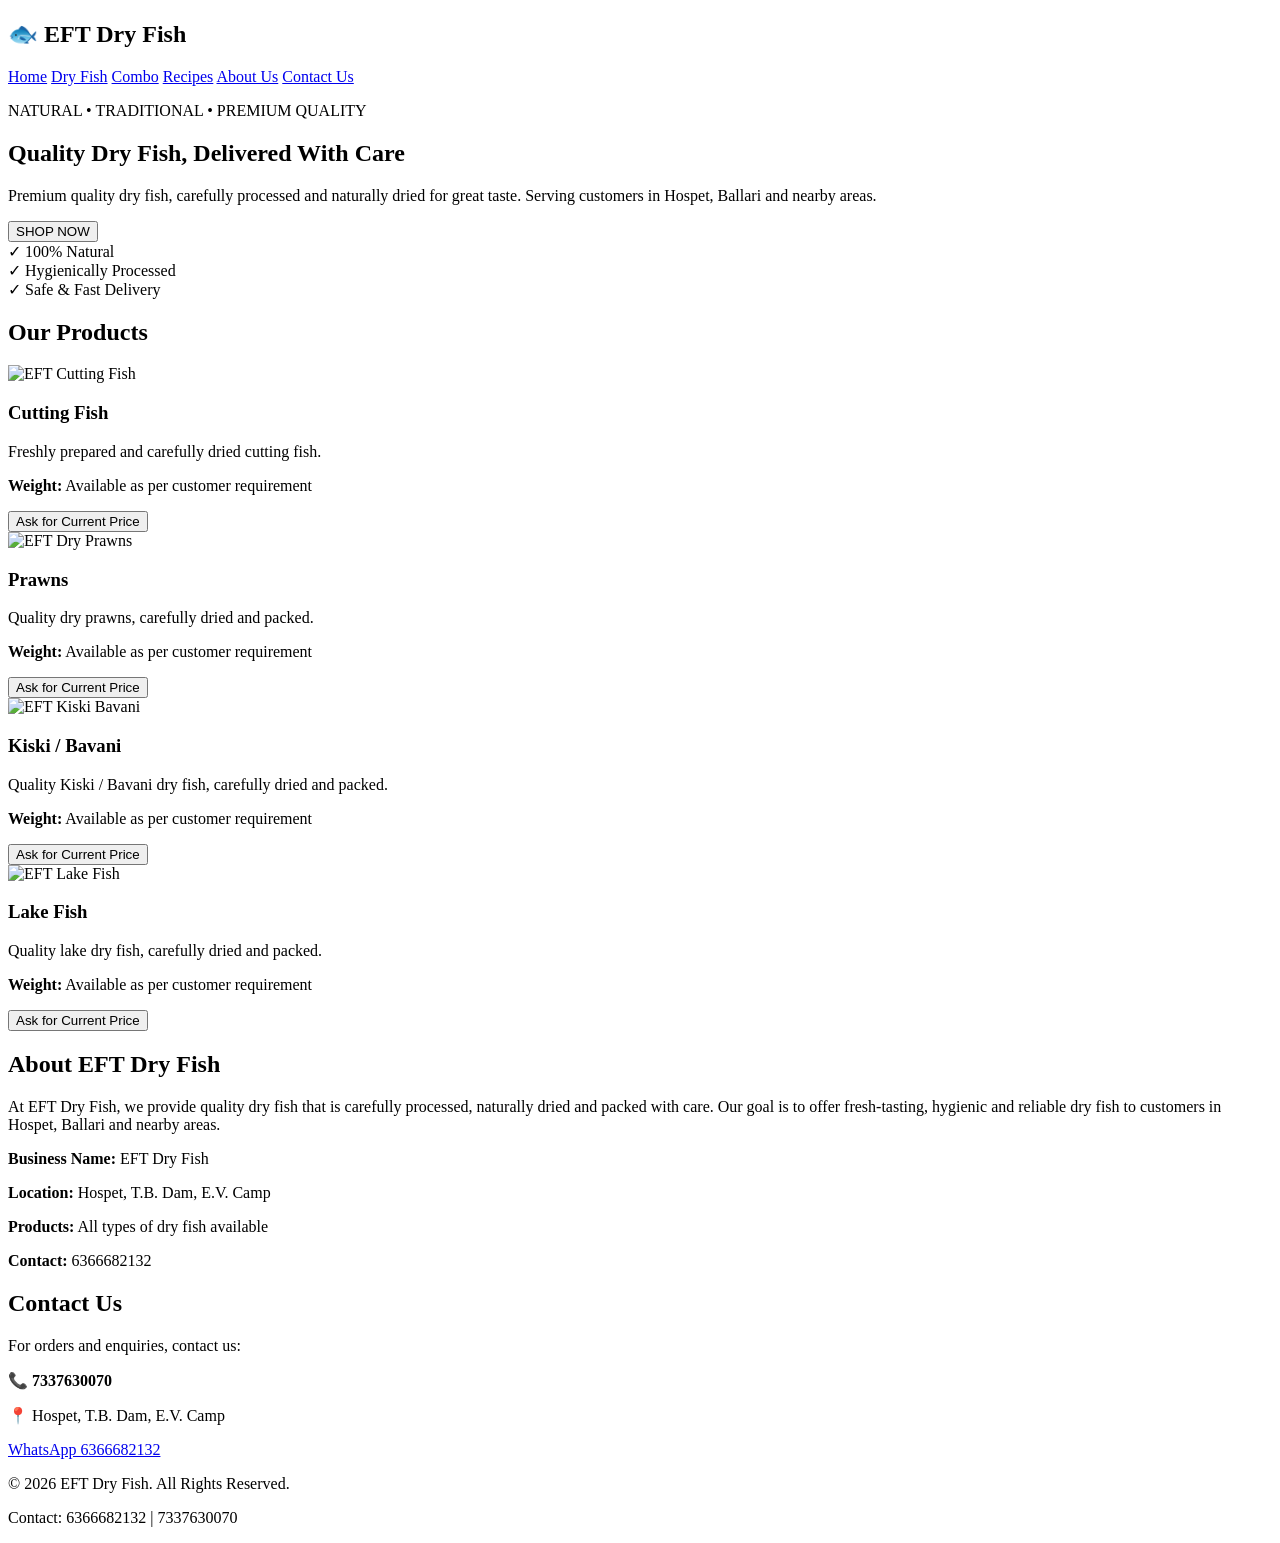
==== index.html @ d33d057a "Add files via upload" ====
<!DOCTYPE html>
<html>
<head>
  <title>EFT Dry Fish</title>
  <link rel="stylesheet" href="style.css">
</head>

<body>

<nav>
  <h1>🐟 EFT Dry Fish</h1>
    <a href="#home">Home</a>
    <a href="#products">Dry Fish</a>
    <a href="#combos">Combo</a>
    <a href="#recipes">Recipes</a>
    <a href="#about">About Us</a>
    <a href="#contact">Contact Us</a>
</nav>
 <section id="home">
    <div>
      <p class="hero-tagline">NATURAL • TRADITIONAL • PREMIUM QUALITY</p>
        <h2>Quality Dry Fish, Delivered With Care</h2>
        <p>Premium quality dry fish, carefully processed and naturally dried for great taste. Serving customers in Hospet, Ballari and nearby areas.</p>
        <a href="#products"><button>SHOP NOW</button></a>
    </div>

<div </div class="home-features">
    <div>✓ 100% Natural</div>
    <div>✓ Hygienically Processed</div>
    <div>✓ Safe & Fast Delivery</div>
</div>

</section>

  <section id="products">
    <h2>Our Products</h2>

    <div class="product-card">
    <img src="assets/images/cutting-fish.jpg" alt="EFT Cutting Fish">
    <h3>Cutting Fish</h3>
    <p>Freshly prepared and carefully dried cutting fish.</p>
   <p><strong>Weight:</strong> Available as per customer requirement</p>
   <a href="https://wa.me/916366682132?text=Hi%20EFT%20Dry%20Fish%2C%20I%20want%20to%20know%20today%27s%20market%20price%20for%20Cutting%20Fish."><button>Ask for Current Price</button></a>
   </div>

<div class="product-card">
    <img src="assets/images/prawns.jpg" alt="EFT Dry Prawns">
    <h3>Prawns</h3>
    <p>Quality dry prawns, carefully dried and packed.</p>
    <p><strong>Weight:</strong> Available as per customer requirement</p>
    <a href="https://wa.me/916366682132?text=Hi%20EFT%20Dry%20Fish%2C%20I%20want%20to%20know%20today%27s%20market%20price%20for%20Cutting%20Fish."><button>Ask for Current Price</button></a>
    </div>

<div class="product-card">
    <img src="assets/images/kiski-bavani.jpg" alt="EFT Kiski Bavani">
    <h3>Kiski / Bavani</h3>
    <p>Quality Kiski / Bavani dry fish, carefully dried and packed.</p>
   <p><strong>Weight:</strong> Available as per customer requirement</p>
    <a href="https://wa.me/916366682132?text=Hi%20EFT%20Dry%20Fish%2C%20I%20want%20to%20know%20today%27s%20market%20price%20for%20Cutting%20Fish."><button>Ask for Current Price</button></a>
    </div>

<div class="product-card">
    <img src="assets/images/lake-fish.jpg" alt="EFT Lake Fish">
    <h3>Lake Fish</h3>
    <p>Quality lake dry fish, carefully dried and packed.</p>
    <p><strong>Weight:</strong> Available as per customer requirement</p>
    <a href="https://wa.me/916366682132?text=Hi%20EFT%20Dry%20Fish%2C%20I%20want%20to%20know%20today%27s%20market%20price%20for%20Cutting%20Fish."><button>Ask for Current Price</button></a>
    </div>
  </section>

 <section id="about">
    <h2>About EFT Dry Fish</h2>
<p>At EFT Dry Fish, we provide quality dry fish that is carefully processed, naturally dried and packed with care. Our goal is to offer fresh-tasting, hygienic and reliable dry fish to customers in Hospet, Ballari and nearby areas.</p>
<p><strong>Business Name:</strong> EFT Dry Fish</p>
    <p><strong>Location:</strong> Hospet, T.B. Dam, E.V. Camp</p>
    <p><strong>Products:</strong> All types of dry fish available</p>
    <p><strong>Contact:</strong> 6366682132</p>
  </section>

  <section id="contact">
    <h2>Contact Us</h2>

    <p>For orders and enquiries, contact us:</p>

    <p>📞 <strong>7337630070</strong></p>

    <p>📍 Hospet, T.B. Dam, E.V. Camp</p>
    <p>
     <a href="https://wa.me/916366682132" target="_blank">WhatsApp 6366682132</a>
    </p>
  </section>

  <footer>
    <p>© 2026 EFT Dry Fish. All Rights Reserved.</p>
    <p>Contact: 6366682132 | 7337630070</p>
  </footer>

</body>
</html>
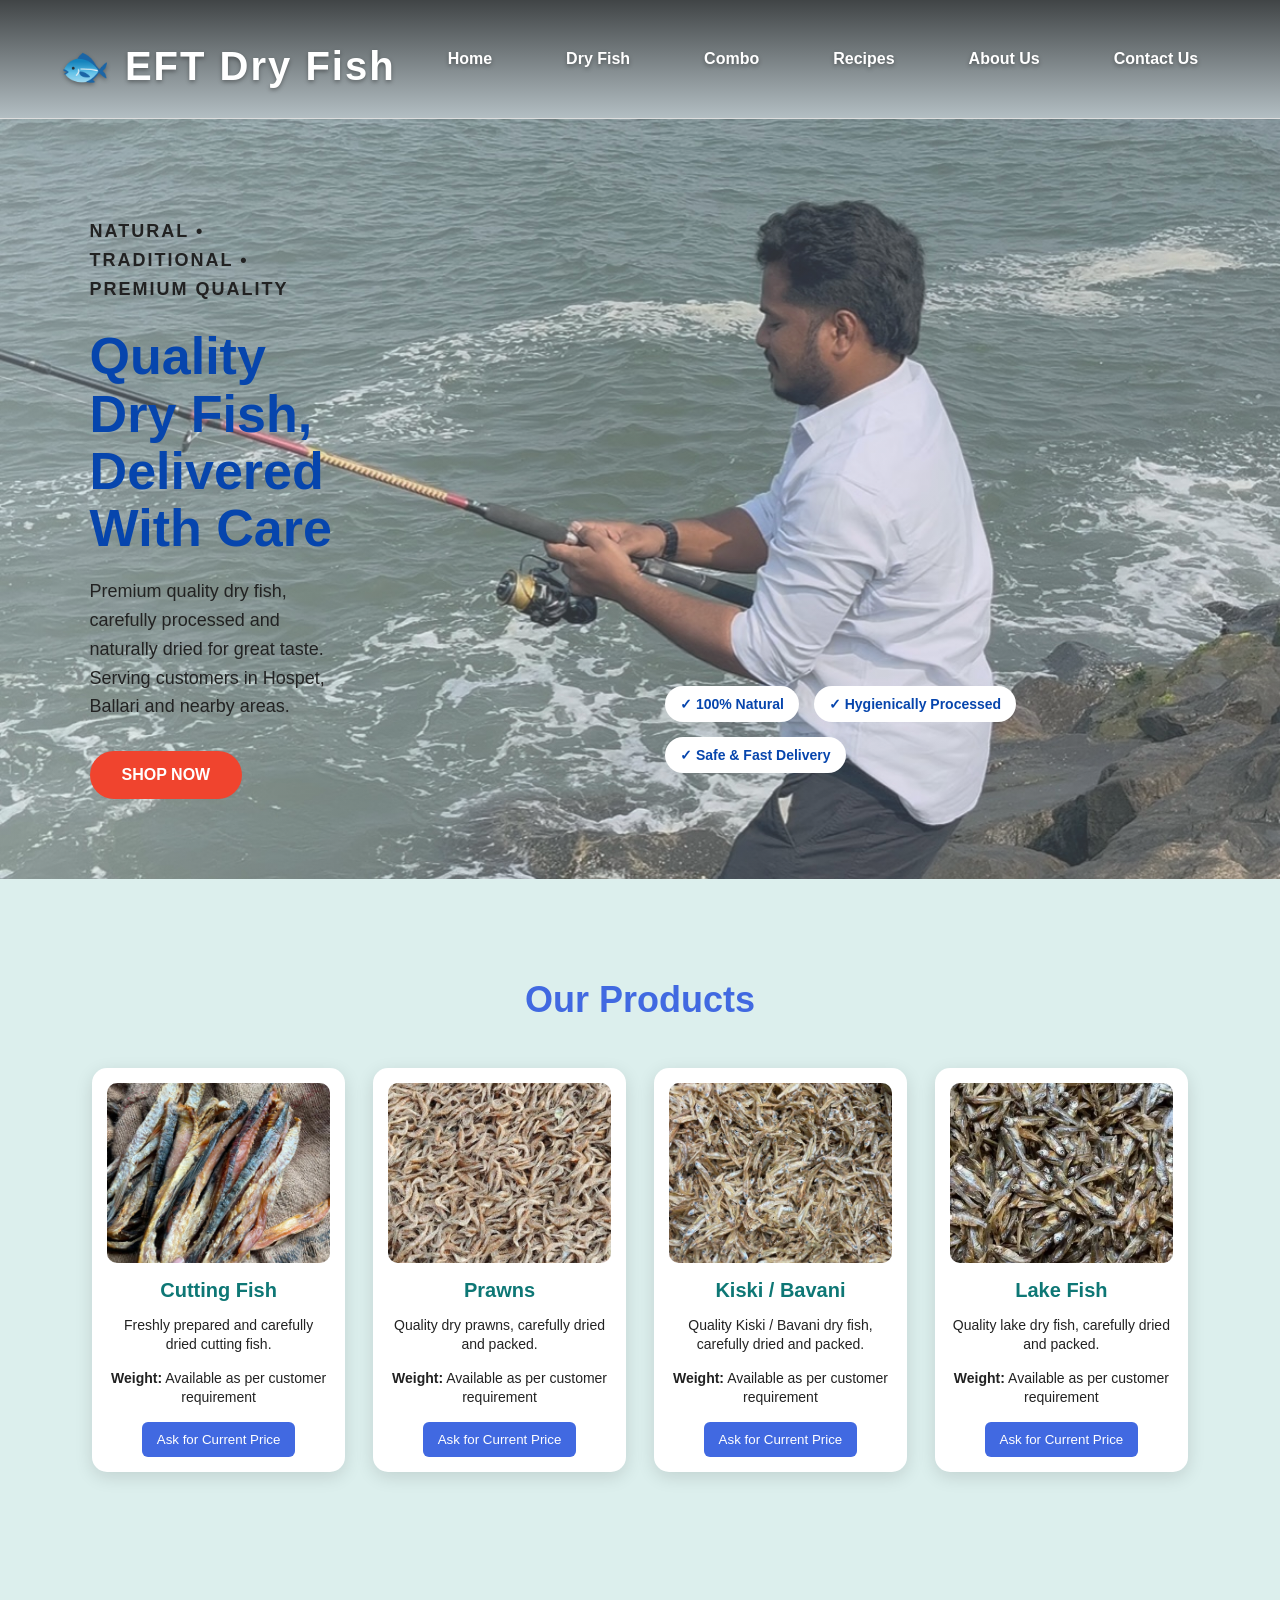
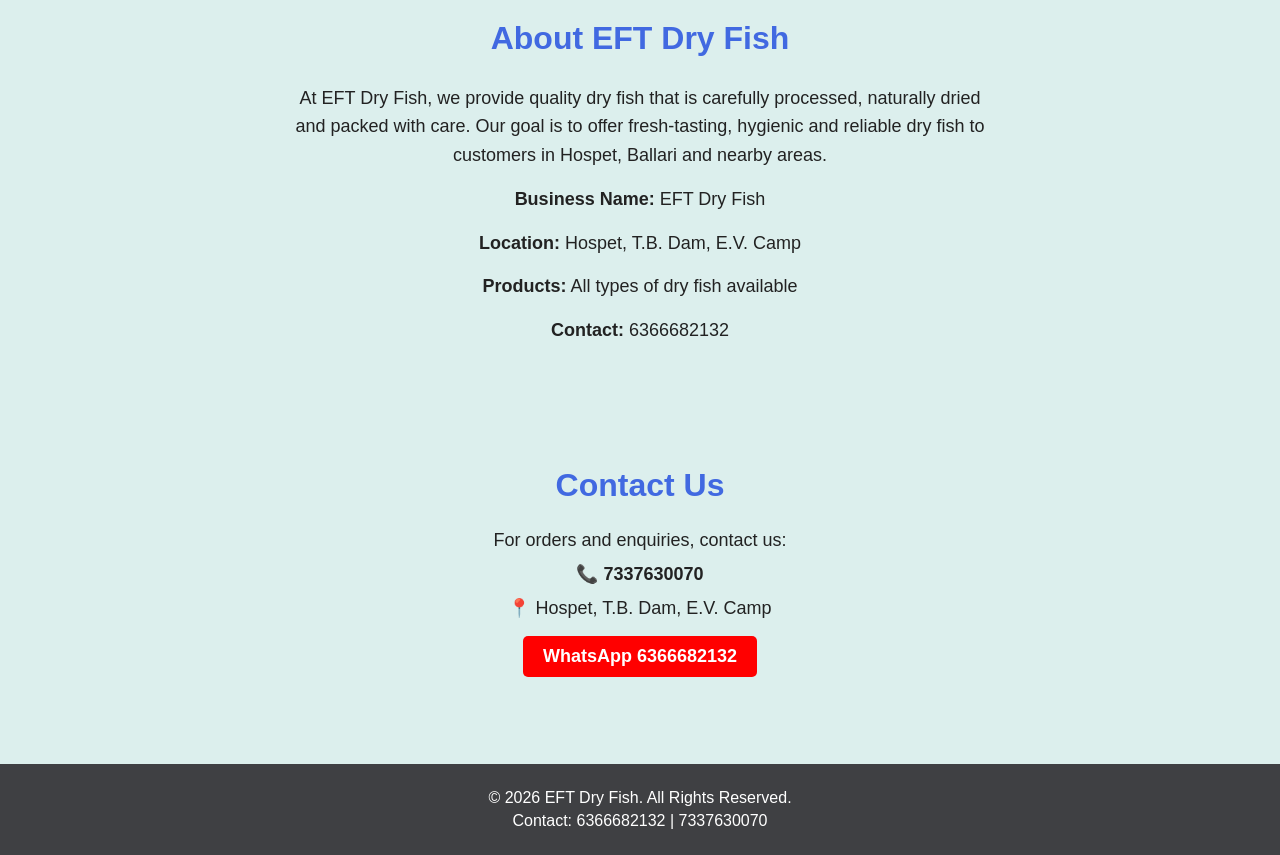
==== commit 559d2051: "Enhance index.html with meta description Added meta description for SEO and ensured proper HTML stru" ====
--- a/index.html
+++ b/index.html
@@ -2,6 +2,7 @@
 <html>
 <head>
   <title>EFT Dry Fish</title>
+  <meta name="description" content="EFT Dry Fish offers premium quality dry fish in Hospet, Ballari and nearby areas.">
   <link rel="stylesheet" href="style.css">
 </head>
 
@@ -96,4 +97,4 @@
   </footer>
 
 </body>
-</html>+</html>
--- a/style.css
+++ b/style.css
@@ -0,0 +1,645 @@
+body {
+  font-family: Arial, sans-serif;
+  margin: 0;
+  padding: 0;
+  background-color: #f5f9ff;
+  color: #222;
+}
+
+h1 {
+  color: royalblue;
+}
+nav {
+  background-color: #eaf2ff;
+  padding: 15px;
+  text-align: center;
+  display: flex;
+  justify-content: center;
+  align-items: center;
+  gap: 35px;
+}
+
+nav a {
+  color: royalblue;
+  text-decoration: none;
+  font-weight: bold;
+  padding: 8px 12px;
+}
+h1 {
+    text-align: center;
+    font-size: 32px;
+    margin-top: 15px;
+}
+#home {
+  padding: 80px 7%;
+  min-height: 700px;
+  background-image: linear-gradient(rgba(6, 21, 24, 0.55), rgba(220, 245, 250, 0.55)), url("fisherman2.jpeg");
+  background-size: cover;
+  background-position: center;
+  background-repeat: no-repeat;
+  display: flex
+  align-items: center;
+  justify-content: flex-start;
+}
+#home h2 {
+  font-size: 52px;
+  color: #0645ad;
+  font-weight: 800;
+  line-height: 1.1;
+  max-width: 650px;
+  margin-bottom: 20px;
+}
+
+#home p {
+  font-size: 18px;
+}
+#home button {
+  background-color: red;
+  color: white;
+  border: none;
+  padding: 12px 25px;
+  font-size: 16px;
+  font-weight: bold;
+  border-radius: 5px;
+  cursor: pointer;
+}
+#products {
+  padding: 40px 20px;
+  text-align: center;
+  background-color: #f5f9ff;
+}
+
+#products h2 {
+  color: royalblue;
+  font-size: 32px;
+}
+
+#products div {
+  background-color: white;
+  margin: 15px auto;
+  padding: 20px;
+  max-width: 400px;
+  border-radius: 10px;
+  box-shadow: 0 2px 8px #ccc;
+}
+
+#products h3 {
+  color: rgb(14, 119, 117);
+}
+#about {
+  padding: 40px 20px;
+  background-color: white;
+  text-align: center;
+}
+
+#about h2 {
+  color: royalblue;
+  font-size: 32px;
+}
+
+#about p {
+  font-size: 18px;
+  margin:15px auto;
+  max-width: 700px;
+  line-height: 1.6;
+}
+#contact {
+  padding: 40px 20px;
+  text-align: center;
+  background-color: #f5f9ff;
+}
+
+#contact h2 {
+  color: royalblue;
+  font-size: 32px;
+}
+
+#contact p {
+  font-size: 18px;
+  margin: 12px 0;
+}
+
+#contact a {
+  color: red;
+  font-weight: bold;
+  text-decoration: none;
+}
+h1 {
+  color: royalblue;
+  text-align: center;
+  font-size: 40px;
+  margin: 25px 0 10px;
+}
+nav a {
+  display: inline-block;
+  padding: 8px 12px;
+  border-radius: 5px;
+}
+@media (max-width: 600px) {
+  nav a {
+    margin: 5px;
+    display: block;
+  }
+
+  h1 {
+    font-size: 32px;
+  }
+
+  #home h2,
+  #products h2,
+  #about h2,
+  #contact h2 {
+    font-size: 26px;
+  }
+}
+footer {
+  background-color: rgb(63, 64, 67);
+  color: white;
+  text-align: center;
+  padding: 20px;
+  margin-top: 30px;
+}
+
+footer p {
+  margin: 5px;
+}
+#contact a {
+  display: inline-block;
+  background-color: red;
+  color: white;
+  padding: 10px 20px;
+  margin: 5px;
+  border-radius: 5px;
+}
+}
+  transform: scale(1.03);
+}
+section {
+  border-bottom: 1px solid #ddd;
+}
+h1 {
+  letter-spacing: 2px;
+  font-weight: 800;
+}
+#products h3 {
+  font-size: 22px;
+  margin-bottom: 8px;
+}
+/* New professional navigation */
+nav {
+  background-color: white;
+  padding: 18px 20px;
+  text-align: center;
+  border-bottom: 1px solid #eeeeee;
+}
+
+nav a {
+  color: #222;
+  text-decoration: none;
+  margin: 0 14px;
+  padding: 8px 5px;
+  font-weight: 600;
+  display: inline-block;
+}
+
+nav a:hover {
+  color: royalblue;
+}
+/* EFT Dry Fish - Hero Design */
+#home {
+  display: flex;
+  align-items: center;
+  justify-content: space-between;
+  gap: 50px;
+  padding: 70px 10%;
+  background-color: white;
+  text-align: left;
+}
+
+#home > div {
+  flex: 1;
+}
+
+#home h2 {
+  font-size: 42px;
+  color: royalblue;
+  margin-bottom: 20px;
+}
+
+#home p {
+  font-size: 18px;
+  line-height: 1.6;
+  margin-bottom: 25px;
+}
+
+#home img {
+  width: 420px;
+  height: 520px;
+  object-fit: cover;
+  border-radius: 25px;
+  box-shadow: 0 8px 25px #ccc;
+}
+
+#home button {
+  background-color: #e53935;
+  color: white;
+  border: none;
+  padding: 14px 30px;
+  font-size: 16px;
+  font-weight: bold;
+  border-radius: 25px;
+  cursor: pointer;
+}
+
+#home button:hover {
+  transform: scale(1.05);
+}
+
+@media (max-width: 700px) {
+  #home {
+    flex-direction: column;
+    text-align: center;
+    padding: 50px 20px;
+  }
+
+  #home img {
+    width: 90%;
+    height: 450px;
+  }
+
+  #home h2 {
+    font-size: 32px;
+  }
+}
+nav {
+  display: flex;
+  justify-content: center;
+  align-items: center;
+  gap: 25px;
+  flex-wrap: wrap;
+}
+
+nav a {
+  margin: 0;
+  padding: 8px 5px;
+}
+#home {
+  position: relative;
+  min-height: 550px;
+  box-sizing: border-box;
+}
+
+#home h2,
+#home p,
+#home a {
+  width: 48%;
+  text-align: left;
+  display: block;
+}
+
+#home h2 {
+  margin-bottom: 20px;
+}
+
+#home p {
+  margin-bottom: 25px;
+}
+
+#home > img {
+  position: absolute;
+  right: 7%;
+  top: 50%;
+  transform: translateY(-50%);
+  width: 38%;
+  max-width: 520px;
+  height: auto;
+  max-height: 500px;
+  object-fit: contain;
+  border-radius: 25px;
+  box-shadow: 0 10px 30px rgba(0, 0, 0, 0.15);
+}
+nav {
+  background-color: white;
+  padding: 18px 30px;
+  display: flex;
+  justify-content: center;
+  align-items: center;
+  gap: 30px;
+  border-bottom: 1px solid #ddd;
+}
+
+nav a {
+  color: royalblue;
+  text-decoration: none;
+  margin: 0;
+  padding: 8px 12px;
+  font-weight: bold;
+}
+
+nav a:hover {
+  color: #0b63ce;
+}
+/* FINAL NAVIGATION */
+nav {
+  display: flex;
+  justify-content: center;
+  align-items: center;
+  gap: 30px;
+  background-color: white;
+  padding: 18px 20px;
+  border-bottom: 1px solid #ddd;
+}
+
+nav a {
+  display: inline-block;
+  color: royalblue;
+  text-decoration: none;
+  font-weight: bold;
+  margin: 0;
+  padding: 8px 12px;
+}
+/* HERO FINAL LOOK */
+#home {
+  min-height: 600px;
+  padding: 70px 7%;
+  box-sizing: border-box;
+}
+
+#home h2 {
+  font-size: 36px;
+  line-height: 1.15;
+  max-width: 430px;
+}
+
+#home p {
+  font-size: 19px;
+  max-width: 550px;
+  line-height: 1.6;
+}
+/* EFT Dry Fish - Natural Water Background */
+body {
+  background-color: #dcefed;
+}
+
+#home,
+#products,
+#about,
+#contact {
+  background-color: #dcefed;
+}
+
+nav {
+  background-color: #ffffff;
+}
+/* EFT Dry Fish - Products */
+#products {
+  padding: 70px 7%;
+  text-align: center;
+}
+
+#products h2 {
+  font-size: 36px;
+  margin-bottom: 35px;
+}
+
+#products div {
+  max-width: 500px;
+  margin: 18px auto;
+  padding: 25px;
+  background-color: white;
+  border-radius: 15px;
+  box-shadow: 0 5px 18px rgba(0, 0, 0, 0.12);
+}
+
+#products h3 {
+  font-size: 23px;
+  margin-bottom: 10px;
+}
+
+#products div:hover {
+  transform: translateY(-5px);
+  transition: 0.3s;
+}
+/* FINAL PRODUCT CARDS - SIDE BY SIDE */
+#products {
+  padding: 70px 5%;
+}
+
+#products > h2 {
+  text-align: center;
+  margin-bottom: 35px;
+}
+
+#products .product-card {
+  display: inline-block;
+  vertical-align: top;
+  width: 22%;
+  margin: 1%;
+  padding: 15px;
+  box-sizing: border-box;
+  background: white;
+  border-radius: 15px;
+  box-shadow: 0 5px 18px rgba(0, 0, 0, 0.12);
+  text-align: center;
+}
+
+#products .product-card img {
+  width: 100%;
+  height: 180px;
+  object-fit: cover;
+  border-radius: 10px;
+}
+
+#products .product-card h3 {
+  font-size: 20px;
+  margin: 12px 0 8px;
+}
+
+#products .product-card p {
+  font-size: 14px;
+  line-height: 1.4;
+}
+
+#products .product-card button {
+  background-color: royalblue;
+  color: white;
+  border: none;
+  padding: 10px 15px;
+  border-radius: 6px;
+  cursor: pointer;
+}
+
+/* Mobile */
+@media (max-width: 700px) {
+  #products .product-card {
+    width: 90%;
+    margin: 10px auto;
+    display: block;
+  }
+}
+#products .product-card button {
+    white-space: nowrap;
+    min-width: 150px;
+}
+nav a {
+    text-decoration: none;
+    font-weight: 600;
+    margin: 0 10px;
+}
+/* FINAL HOME DESIGN */
+#home {
+  position: relative;
+  min-height: 700px;
+  padding: 80px 7%;
+  box-sizing: border-box;
+
+  background-image:
+    linear-gradient(
+      90deg,
+      rgba(230, 248, 252, 0.65) 0%,
+      rgba(230, 248, 252, 0.45) 0%,
+      rgba(230, 248, 252, 0.35) 0%,
+      rgba(230, 248, 252, 0.20) 45%
+    ),
+    url("fisherman2.jpeg");
+
+  background-size: cover;
+background-position: 105% 43%;
+background-repeat: no-repeat;
+
+  display: flex;
+  align-items: center;
+  justify-content: flex-start;
+  text-align: left;
+}
+
+#home > div {
+  max-width: 650px;
+  position: relative;
+  z-index: 2;
+}
+
+.hero-tagline {
+  font-size: 14px;
+  font-weight: 700;
+  letter-spacing: 2px;
+  color: #222;
+  margin-bottom: 12px;
+}
+
+#home h2 {
+  font-size: 52px;
+  color: #0645ad;
+  font-weight: 800;
+  line-height: 1.1;
+  max-width: 650px;
+  margin: 0 0 20px;
+}
+
+#home p {
+  font-size: 18px;
+  line-height: 1.6;
+  max-width: 600px;
+  color: #222;
+  margin-bottom: 25px;
+}
+
+#home button {
+  background-color: #f0442e;
+  color: white;
+  border: none;
+  padding: 15px 32px;
+  border-radius: 30px;
+  font-size: 16px;
+  font-weight: bold;
+  cursor: pointer;
+  margin-top: 5px;
+}
+#home button:hover {
+  transform: scale(1.05);
+}
+.hero-tagline {
+  font-size: 14px;
+  font-weight: 700;
+  letter-spacing: 2px;
+  color: #222;
+  margin-bottom: 12px;
+}
+/* Fisherman background for navigation */
+nav {
+  background-image: url("sea-background.jpg") !important;
+  background-size: cover;
+  background-position: center;
+  background-repeat: no-repeat;
+}
+nav h1,
+nav a {
+  color: white;
+  text-shadow: 0 2px 4px rgba(0,0,0,0.35);
+}
+nav {
+  background-image: url("sea-background.jpg") !important;
+  background-size: cover;
+  background-position: center;
+  background-repeat: no-repeat;
+}
+nav {
+  background-image:
+    linear-gradient(rgba(18, 23, 25, 0.804), rgba(9, 46, 61, 0.311)),
+    url("sea-background.jpg") !important;
+  background-size: cover;
+  background-position: center;
+  background-repeat: no-repeat;
+}
+.home-features {
+    position: absolute;
+    left: 0%px;   
+    bottom: -230px;
+    display: flex;
+    gap: 15px;
+    flex-wrap: wrap;
+    z-index: 5;
+}
+
+.home-features div {
+    background: white;
+    padding: 10px 15px;
+    border-radius: 20px;
+    font-size: 14px;
+    font-weight: 600;
+    color: #0645ad;
+}
+/* Mobile Responsive */
+@media (max-width: 768px) {
+    nav {
+        flex-wrap: wrap;
+        gap: 8px;
+        padding: 12px;
+    }
+
+    nav h1 {
+        width: 100%;
+        text-align: center;
+        margin-bottom: 5px;
+    }
+
+    nav a {
+        font-size: 14px;
+        padding: 6px 8px;
+    }
+
+    #home {
+        position: relative;
+        min-height: 600px;
+        padding: 50px 20px;
+    }
+
+    #home h2 {
+        font-size: 30px;
+    }
+
+    .home-features {
+        left: 20px;
+        bottom: 20px;
+    }
+}
